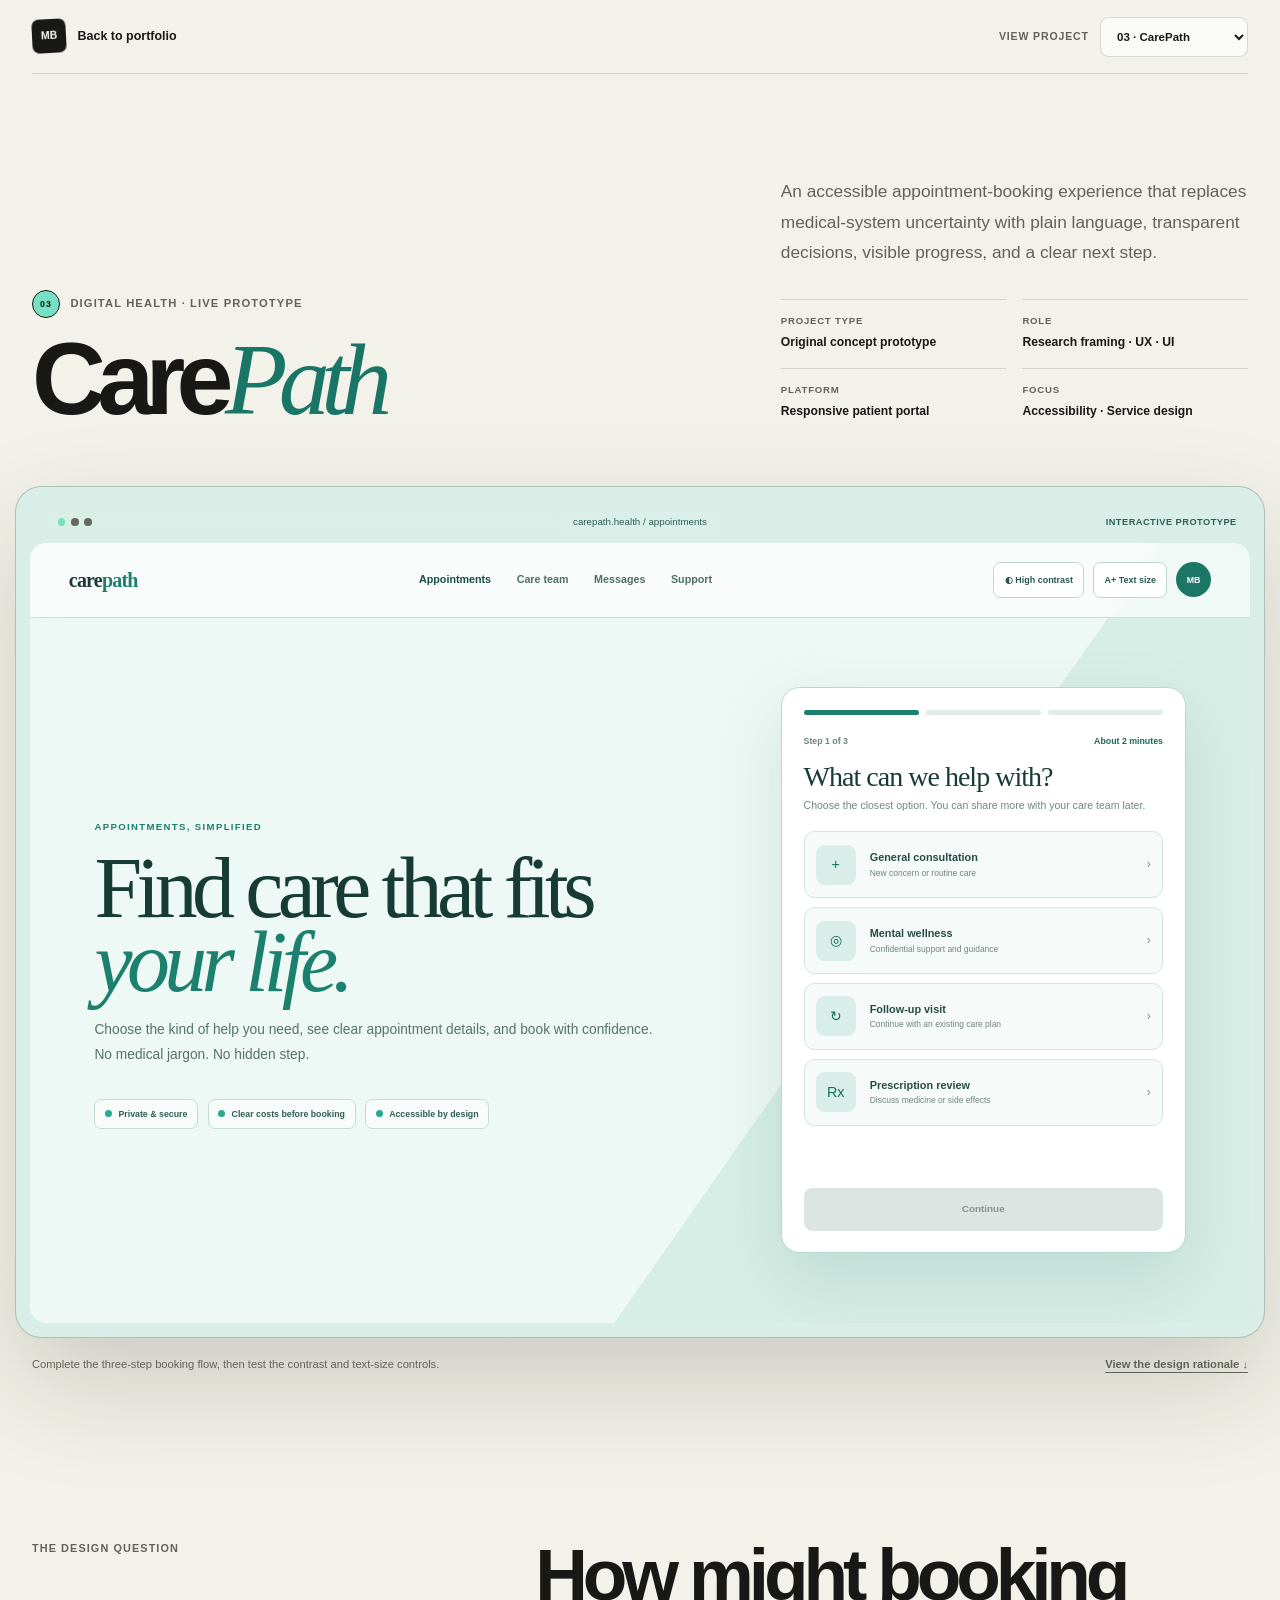
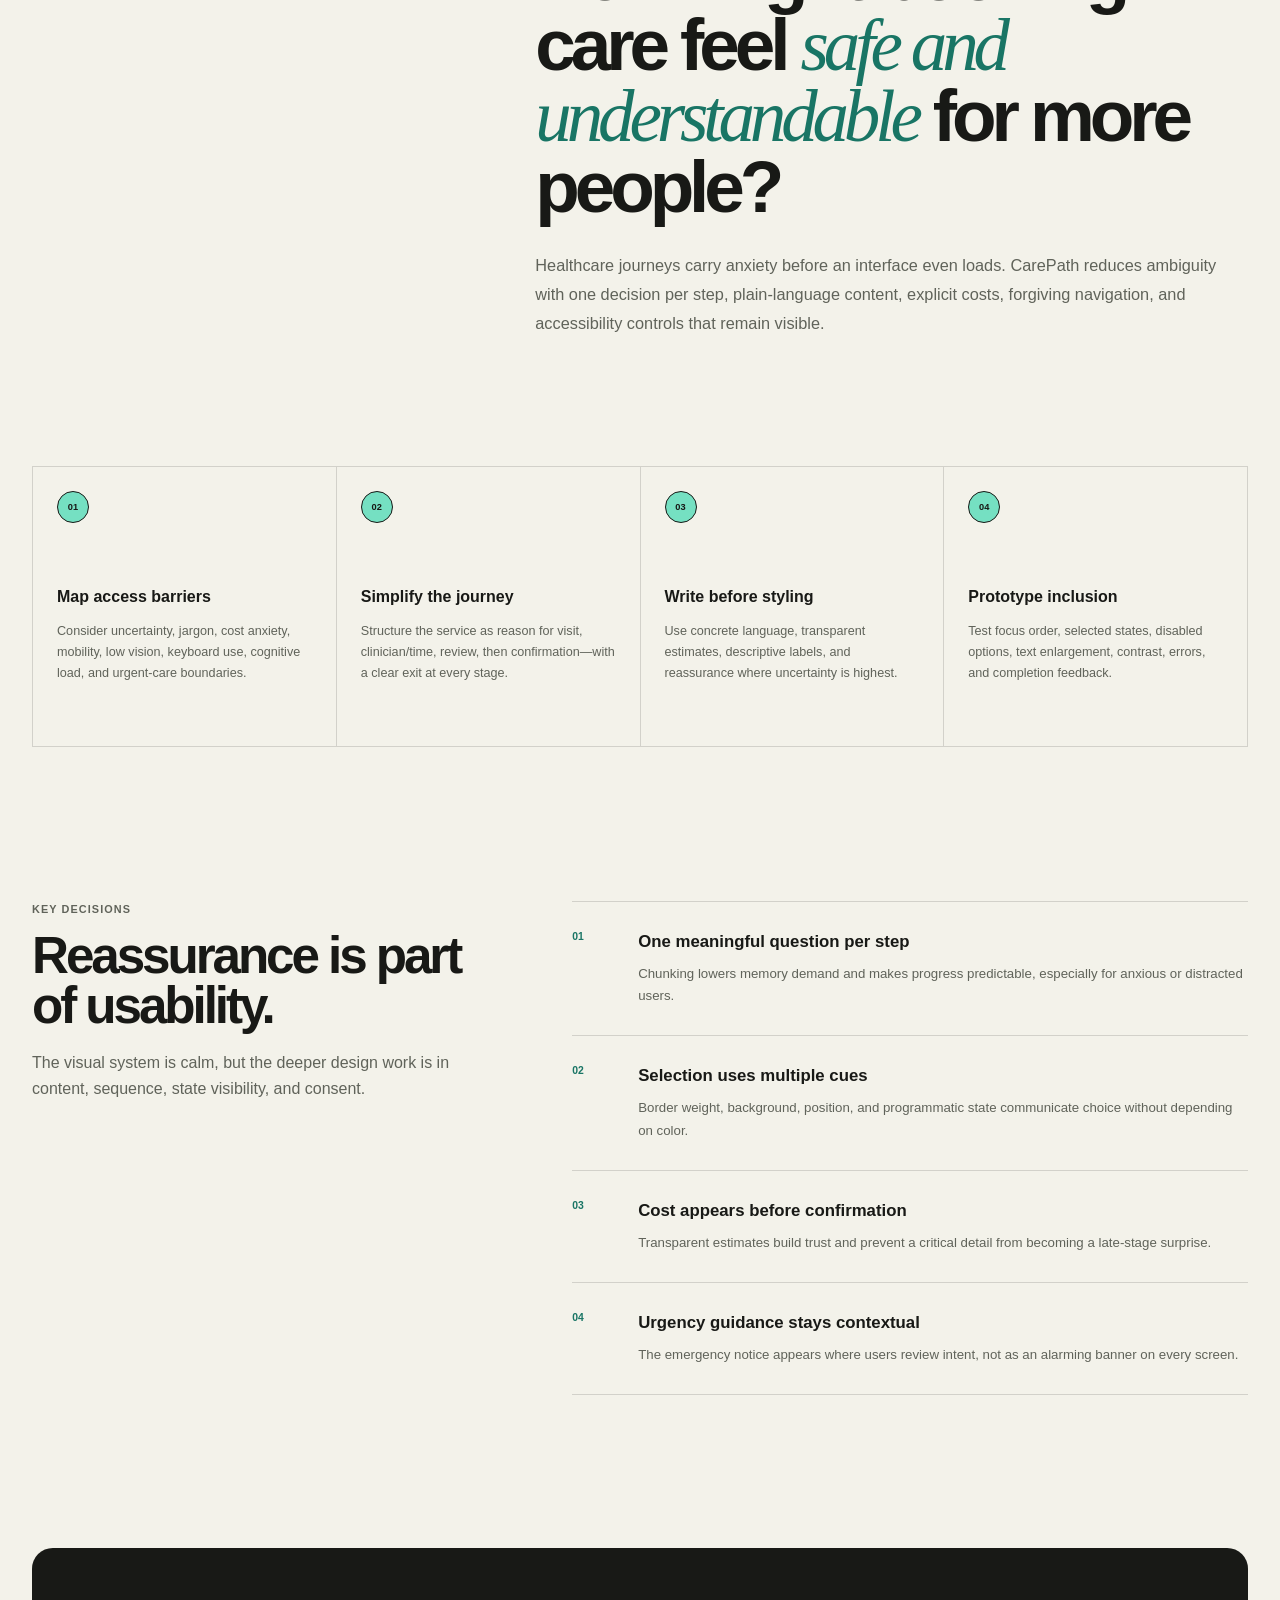
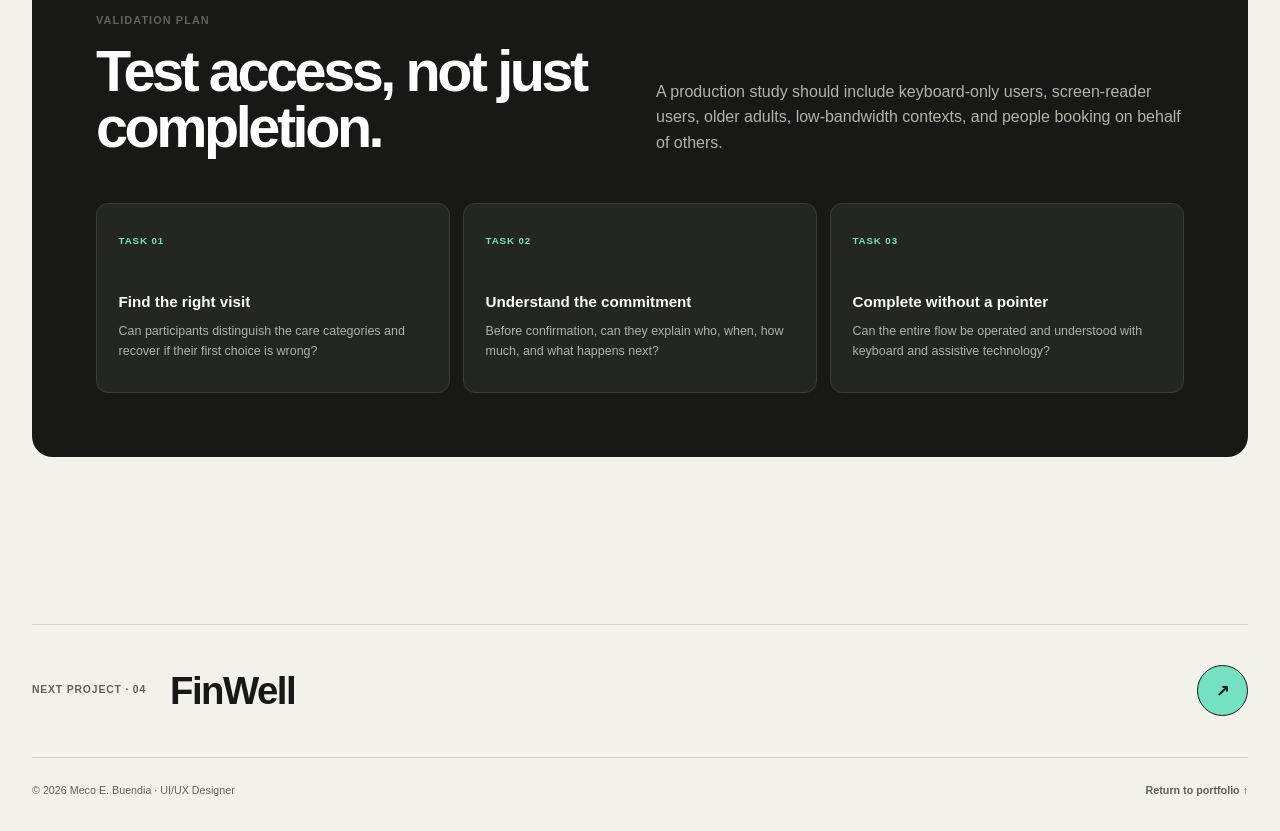
==== projects/carepath/index.html @ ae83f86c "Rebuild portfolio with five interactive UX projects" ====
<!doctype html>
<html lang="en">
<head>
  <meta charset="utf-8" />
  <meta name="viewport" content="width=device-width, initial-scale=1" />
  <meta name="description" content="CarePath is Meco Buendia's accessible healthcare booking prototype." />
  <meta name="theme-color" content="#e7f5ef" />
  <title>CarePath — Live UI/UX Prototype by Meco Buendia</title>
  <link rel="stylesheet" href="../project.css" />
  <style>
    :root { --case-accent:#75e0c2; --hero-em:#197565; --stage-frame:#d8eee7; --browser-text:#305f56; }
    body { background:#f3f2ea; }
    .prototype-stage { color:#173b35; background:#eef8f4; }
    .care-app { min-height:inherit; background:linear-gradient(125deg,#eef8f4 0 64%,#d7eee6 64%); }
    .care-header { display:flex; align-items:center; justify-content:space-between; min-height:75px; padding:0 clamp(1.2rem,3vw,3rem); background:rgba(255,255,255,.62); border-bottom:1px solid #c8ded7; backdrop-filter:blur(12px); }
    .care-logo { color:#183c35; font-family:var(--serif); font-size:1.25rem; font-weight:700; letter-spacing:-.04em; }.care-logo span{color:#1d806e}
    .care-links { display:flex; gap:1.6rem; }.care-links a{color:#4e6e67;text-decoration:none;font-size:.67rem;font-weight:750}.care-links a:first-child{color:#174f45}
    .care-tools { display:flex; align-items:center; gap:.55rem; }.access-button{min-height:36px;padding:.45rem .65rem;color:#27594f;background:#fff;border:1px solid #bdd6cf;border-radius:.45rem;cursor:pointer;font-size:.56rem;font-weight:800}.care-avatar{display:grid;width:35px;height:35px;place-items:center;color:#fff;background:#1b7666;border-radius:50%;font-size:.55rem;font-weight:850}
    .care-content { display:grid; grid-template-columns:minmax(0,1fr) minmax(360px,.65fr); gap:clamp(2rem,5vw,6rem); align-items:center; min-height:calc(min(780px,100svh - 80px) - 75px); padding:clamp(2rem,5vw,5.5rem); }
    .care-copy small { color:#1c806e;font-size:.6rem;font-weight:900;letter-spacing:.14em;text-transform:uppercase }
    .care-copy h2 { max-width:720px;margin:.9rem 0 1.2rem;font-family:var(--serif);font-size:clamp(3.1rem,6.7vw,7rem);font-weight:500;line-height:.86;letter-spacing:-.065em }
    .care-copy h2 em { color:#1b806e;font-weight:400 }.care-copy>p{max-width:570px;margin:0;color:#54736c;font-size:.86rem;line-height:1.75}
    .trust-row { display:flex;flex-wrap:wrap;gap:.6rem;margin-top:2rem }.trust-row span{display:flex;align-items:center;gap:.4rem;padding:.45rem .6rem;color:#315d54;background:rgba(255,255,255,.55);border:1px solid #c2dcd4;border-radius:.45rem;font-size:.55rem;font-weight:800}.trust-row i{width:7px;height:7px;background:#2ba88f;border-radius:50%}
    .booking-card { width:100%;max-width:510px;justify-self:end;padding:1.35rem;background:#fff;border:1px solid #bad7cf;border-radius:1.15rem;box-shadow:0 28px 70px rgba(32,104,90,.14) }
    .booking-progress { display:grid;grid-template-columns:repeat(3,1fr);gap:.45rem;margin-bottom:1.2rem }.progress-step{height:5px;background:#e1ebe8;border-radius:5px}.progress-step.active{background:#1c806e}
    .booking-meta { display:flex;justify-content:space-between;gap:1rem;color:#6b857f;font-size:.55rem;font-weight:750 }.booking-meta strong{color:#1b695b}
    .booking-panel { display:none;min-height:410px }.booking-panel.active{display:block}.booking-panel h3{margin:.85rem 0 .35rem;font-family:var(--serif);font-size:1.75rem;font-weight:500;line-height:1.05;letter-spacing:-.035em}.booking-panel>.helper{margin:0 0 1.1rem;color:#718781;font-size:.66rem}
    .choice-list { display:grid;gap:.55rem }.choice{position:relative;display:grid;grid-template-columns:42px 1fr auto;gap:.75rem;align-items:center;min-height:67px;padding:.7rem;color:#244c44;background:#f6faf8;border:1px solid #d4e5e0;border-radius:.65rem;cursor:pointer;text-align:left}.choice:hover{border-color:#71b7a8}.choice.selected{background:#e0f5ee;border:2px solid #1b806e}.choice-icon{display:grid;width:40px;height:40px;place-items:center;color:#176d5f;background:#d9eee8;border-radius:.55rem;font-size:.9rem}.choice b{display:block;font-size:.68rem}.choice small{display:block;color:#71857f;font-size:.53rem}.choice>span:last-child{color:#759089;font-size:.75rem}
    .doctor-card { display:grid;grid-template-columns:48px 1fr auto;gap:.65rem;align-items:center;padding:.7rem;background:#f6faf8;border:1px solid #d4e5e0;border-radius:.65rem}.doctor-avatar{display:grid;width:46px;height:46px;place-items:center;color:#fff;background:#367e70;border-radius:50%;font-size:.62rem;font-weight:850}.doctor-card b{display:block;font-size:.67rem}.doctor-card small{display:block;color:#71857f;font-size:.52rem}.doctor-card span{color:#216d5f;font-size:.55rem;font-weight:850}
    .date-strip { display:flex;gap:.35rem;margin:1rem 0;overflow-x:auto }.date-strip button{min-width:57px;padding:.48rem .35rem;color:#6f847e;background:#f7faf9;border:1px solid #d4e3df;border-radius:.45rem;cursor:pointer;font-size:.52rem;font-weight:750}.date-strip button.active{color:#fff;background:#1b7666;border-color:#1b7666}
    .time-grid { display:grid;grid-template-columns:repeat(3,1fr);gap:.42rem }.time-grid button{min-height:38px;color:#35675e;background:#f7faf9;border:1px solid #d1e2dd;border-radius:.45rem;cursor:pointer;font-size:.57rem;font-weight:800}.time-grid button:hover,.time-grid button.selected{color:#155b4e;background:#d7f2e9;border:2px solid #1b806e}.time-grid button:disabled{color:#adb8b4;background:#f3f4f3;text-decoration:line-through;cursor:not-allowed}
    .confirm-card { padding:1rem;background:#f1f8f5;border:1px solid #cfe3dd;border-radius:.7rem }.confirm-card p{display:flex;justify-content:space-between;gap:1rem;margin:0;padding:.55rem 0;color:#657b75;border-bottom:1px solid #d8e8e3;font-size:.61rem}.confirm-card p:last-child{border:0}.confirm-card strong{color:#244c44;text-align:right}.notice{margin-top:.75rem;padding:.7rem;color:#3e665e;background:#fff8df;border:1px solid #eadca9;border-radius:.5rem;font-size:.55rem;line-height:1.55}
    .booking-actions { display:flex;gap:.55rem;margin-top:1rem }.booking-actions button{flex:1;min-height:43px;border-radius:.5rem;cursor:pointer;font-size:.62rem;font-weight:850}.back-button{color:#2a5f55;background:#fff;border:1px solid #c5d9d4}.continue-button{color:#fff;background:#196f60;border:1px solid #196f60}.continue-button:disabled{color:#85948f;background:#dde5e2;border-color:#dde5e2;cursor:not-allowed}
    .booking-success { display:none;min-height:410px;place-items:center;align-content:center;text-align:center }.booking-success.show{display:grid}.success-icon{display:grid;width:70px;height:70px;place-items:center;color:#fff;background:#1b806e;border-radius:50%;font-size:1.7rem;box-shadow:0 0 0 12px #e4f5ef}.booking-success h3{margin:1.3rem 0 .4rem;font-family:var(--serif);font-size:1.7rem;font-weight:500}.booking-success p{max-width:310px;margin:0;color:#668079;font-size:.65rem}.booking-success button{margin-top:1.2rem;padding:.6rem .8rem;color:#1b6a5d;background:#e2f4ee;border:1px solid #abd1c6;border-radius:.5rem;cursor:pointer;font-size:.58rem;font-weight:850}
    .care-app.high-contrast{background:#fff}.care-app.high-contrast .care-header{background:#fff;border-color:#111}.care-app.high-contrast .care-copy>p{color:#1a1a1a}.care-app.high-contrast .booking-card{border:3px solid #111}.care-app.large-text{font-size:118%}
    @media(max-width:900px){.care-links{display:none}.care-content{grid-template-columns:1fr 390px;gap:2rem;padding:2rem}.care-copy h2{font-size:4.1rem}}
    @media(max-width:700px){.prototype-stage{min-height:850px}.care-header{min-height:62px}.access-button span{display:none}.care-content{grid-template-columns:1fr;align-items:start;min-height:auto;padding:1.5rem}.care-copy h2{font-size:3.35rem}.care-copy>p,.trust-row{display:none}.booking-card{justify-self:stretch;max-width:none}.booking-panel{min-height:400px}}
  </style>
</head>
<body>
  <a class="skip-link" href="#prototype">Skip to prototype</a>
  <header class="portfolio-bar project-shell"><a class="portfolio-brand" href="../../"><span>MB</span> Back to portfolio</a><label class="project-switcher"><span>View project</span><select data-project-switcher aria-label="Switch project"><option value="../pyrewall/">01 · PyreWall</option><option value="../studysync/">02 · StudySync</option><option value="" selected>03 · CarePath</option><option value="../finwell/">04 · FinWell</option><option value="../resolve/">05 · Resolve</option></select></label></header>
  <main>
    <section class="prototype-hero project-shell"><div><p class="project-kicker"><span>03</span> Digital health · Live prototype</p><h1>Care<em>Path</em></h1></div><div><p class="lead">An accessible appointment-booking experience that replaces medical-system uncertainty with plain language, transparent decisions, visible progress, and a clear next step.</p><dl class="project-facts"><div><dt>Project type</dt><dd>Original concept prototype</dd></div><div><dt>Role</dt><dd>Research framing · UX · UI</dd></div><div><dt>Platform</dt><dd>Responsive patient portal</dd></div><div><dt>Focus</dt><dd>Accessibility · Service design</dd></div></dl></div></section>
    <div class="prototype-stage-wrap" id="prototype"><div class="stage-browser"><span class="traffic" aria-hidden="true"><i></i><i></i><i></i></span><span>carepath.health / appointments</span><b>Interactive prototype</b></div><section class="prototype-stage" aria-label="Interactive CarePath appointment booking prototype"><div class="care-app" id="careApp">
      <header class="care-header"><div class="care-logo">care<span>path</span></div><nav class="care-links" aria-label="CarePath navigation"><a href="#prototype">Appointments</a><a href="#prototype">Care team</a><a href="#prototype">Messages</a><a href="#prototype">Support</a></nav><div class="care-tools"><button class="access-button" type="button" id="contrastToggle" aria-pressed="false">◐ <span>High contrast</span></button><button class="access-button" type="button" id="textToggle" aria-pressed="false">A+ <span>Text size</span></button><div class="care-avatar" aria-label="Meco Buendia profile">MB</div></div></header>
      <div class="care-content"><div class="care-copy"><small>Appointments, simplified</small><h2>Find care that fits <em>your life.</em></h2><p>Choose the kind of help you need, see clear appointment details, and book with confidence. No medical jargon. No hidden step.</p><div class="trust-row"><span><i></i> Private & secure</span><span><i></i> Clear costs before booking</span><span><i></i> Accessible by design</span></div></div>
        <section class="booking-card" aria-labelledby="bookingTitle"><div class="booking-progress" aria-hidden="true"><i class="progress-step active"></i><i class="progress-step"></i><i class="progress-step"></i></div><div class="booking-meta"><span id="stepLabel">Step 1 of 3</span><strong>About 2 minutes</strong></div>
          <div class="booking-panel active" data-step="1"><h3 id="bookingTitle">What can we help with?</h3><p class="helper">Choose the closest option. You can share more with your care team later.</p><div class="choice-list"><button class="choice" type="button" data-care="General consultation"><span class="choice-icon">+</span><span><b>General consultation</b><small>New concern or routine care</small></span><span>›</span></button><button class="choice" type="button" data-care="Mental wellness"><span class="choice-icon">◎</span><span><b>Mental wellness</b><small>Confidential support and guidance</small></span><span>›</span></button><button class="choice" type="button" data-care="Follow-up visit"><span class="choice-icon">↻</span><span><b>Follow-up visit</b><small>Continue with an existing care plan</small></span><span>›</span></button><button class="choice" type="button" data-care="Prescription review"><span class="choice-icon">Rx</span><span><b>Prescription review</b><small>Discuss medicine or side effects</small></span><span>›</span></button></div></div>
          <div class="booking-panel" data-step="2"><h3>Choose a time</h3><p class="helper">All times are shown in Philippine Time. Cost estimate: ₱650.</p><div class="doctor-card"><span class="doctor-avatar">DR</span><span><b>Dr. Rina Santos</b><small>Primary care · 8 years experience</small></span><span>★ 4.9</span></div><div class="date-strip" role="tablist" aria-label="Appointment dates"><button class="active" type="button" aria-selected="true" data-date="Tue, 23 Sep">Tue<br>23</button><button type="button" aria-selected="false" data-date="Wed, 24 Sep">Wed<br>24</button><button type="button" aria-selected="false" data-date="Thu, 25 Sep">Thu<br>25</button><button type="button" aria-selected="false" data-date="Fri, 26 Sep">Fri<br>26</button></div><div class="time-grid"><button type="button" data-time="9:00 AM">9:00 AM</button><button type="button" disabled>9:30 AM</button><button type="button" data-time="10:15 AM">10:15 AM</button><button type="button" data-time="1:30 PM">1:30 PM</button><button type="button" data-time="2:45 PM">2:45 PM</button><button type="button" data-time="4:00 PM">4:00 PM</button></div></div>
          <div class="booking-panel" data-step="3"><h3>Review your visit</h3><p class="helper">Nothing will be booked until you confirm below.</p><div class="confirm-card"><p><span>Visit</span><strong id="confirmCare">General consultation</strong></p><p><span>Clinician</span><strong>Dr. Rina Santos</strong></p><p><span>Date & time</span><strong id="confirmTime">Tue, 23 Sep · 9:00 AM</strong></p><p><span>Estimated cost</span><strong>₱650</strong></p></div><div class="notice"><strong>Need urgent help?</strong> This booking is not for emergencies. Contact your local emergency service if you are in immediate danger.</div></div>
          <div class="booking-success" id="bookingSuccess"><span class="success-icon">✓</span><h3>Your visit is reserved.</h3><p>A confirmation and preparation checklist would be sent to your email and patient inbox.</p><button type="button" id="restartBooking">Book another visit</button></div>
          <div class="booking-actions" id="bookingActions"><button class="back-button" type="button" id="backStep" hidden>Back</button><button class="continue-button" type="button" id="nextStep" disabled>Continue</button></div>
        </section>
      </div>
    </div></section></div>
    <div class="prototype-note"><p>Complete the three-step booking flow, then test the contrast and text-size controls.</p><a href="#case-study">View the design rationale ↓</a></div>

    <section class="case-study project-shell" id="case-study"><div class="case-intro"><p class="case-label">The design question</p><div><h2>How might booking care feel <em>safe and understandable</em> for more people?</h2><p class="case-summary">Healthcare journeys carry anxiety before an interface even loads. CarePath reduces ambiguity with one decision per step, plain-language content, explicit costs, forgiving navigation, and accessibility controls that remain visible.</p></div></div>
      <div class="process-grid"><article><span>01</span><h3>Map access barriers</h3><p>Consider uncertainty, jargon, cost anxiety, mobility, low vision, keyboard use, cognitive load, and urgent-care boundaries.</p></article><article><span>02</span><h3>Simplify the journey</h3><p>Structure the service as reason for visit, clinician/time, review, then confirmation—with a clear exit at every stage.</p></article><article><span>03</span><h3>Write before styling</h3><p>Use concrete language, transparent estimates, descriptive labels, and reassurance where uncertainty is highest.</p></article><article><span>04</span><h3>Prototype inclusion</h3><p>Test focus order, selected states, disabled options, text enlargement, contrast, errors, and completion feedback.</p></article></div>
      <div class="decision-section"><div class="decision-heading"><p class="case-label">Key decisions</p><h2>Reassurance is part of usability.</h2><p>The visual system is calm, but the deeper design work is in content, sequence, state visibility, and consent.</p></div><div class="decision-list"><article><span>01</span><div><h3>One meaningful question per step</h3><p>Chunking lowers memory demand and makes progress predictable, especially for anxious or distracted users.</p></div></article><article><span>02</span><div><h3>Selection uses multiple cues</h3><p>Border weight, background, position, and programmatic state communicate choice without depending on color.</p></div></article><article><span>03</span><div><h3>Cost appears before confirmation</h3><p>Transparent estimates build trust and prevent a critical detail from becoming a late-stage surprise.</p></div></article><article><span>04</span><div><h3>Urgency guidance stays contextual</h3><p>The emergency notice appears where users review intent, not as an alarming banner on every screen.</p></div></article></div></div>
      <section class="validation"><div class="validation-head"><div><p class="case-label">Validation plan</p><h2>Test access, not just completion.</h2></div><p>A production study should include keyboard-only users, screen-reader users, older adults, low-bandwidth contexts, and people booking on behalf of others.</p></div><div class="validation-grid"><article><small>Task 01</small><h3>Find the right visit</h3><p>Can participants distinguish the care categories and recover if their first choice is wrong?</p></article><article><small>Task 02</small><h3>Understand the commitment</h3><p>Before confirmation, can they explain who, when, how much, and what happens next?</p></article><article><small>Task 03</small><h3>Complete without a pointer</h3><p>Can the entire flow be operated and understood with keyboard and assistive technology?</p></article></div></section>
    </section>
    <div class="project-shell"><a class="next-project" href="../finwell/"><span>Next project · 04</span><strong>FinWell</strong><b>↗</b></a><footer class="case-footer"><p>© <span data-year>2026</span> Meco E. Buendia · UI/UX Designer</p><a href="../../">Return to portfolio ↑</a></footer></div>
  </main>
  <div class="app-toast" role="status" aria-live="polite"></div>
  <script src="../project.js"></script>
  <script>
    let bookingStep=1;let selectedCare='';let selectedDate='Tue, 23 Sep';let selectedTime='';
    const panels=[...document.querySelectorAll('.booking-panel')];const steps=[...document.querySelectorAll('.progress-step')];const next=document.querySelector('#nextStep');const back=document.querySelector('#backStep');
    const renderBooking=()=>{panels.forEach((panel)=>panel.classList.toggle('active',Number(panel.dataset.step)===bookingStep));steps.forEach((step,index)=>step.classList.toggle('active',index<bookingStep));document.querySelector('#stepLabel').textContent=`Step ${bookingStep} of 3`;back.hidden=bookingStep===1;next.textContent=bookingStep===3?'Confirm appointment':'Continue';next.disabled=bookingStep===1?!selectedCare:bookingStep===2?!selectedTime:false;if(bookingStep===3){document.querySelector('#confirmCare').textContent=selectedCare;document.querySelector('#confirmTime').textContent=`${selectedDate} · ${selectedTime}`;}};
    document.querySelectorAll('[data-care]').forEach((button)=>button.addEventListener('click',()=>{document.querySelectorAll('[data-care]').forEach((item)=>item.classList.remove('selected'));button.classList.add('selected');selectedCare=button.dataset.care;next.disabled=false;}));
    document.querySelectorAll('[data-date]').forEach((button)=>button.addEventListener('click',()=>{document.querySelectorAll('[data-date]').forEach((item)=>{item.classList.remove('active');item.setAttribute('aria-selected','false')});button.classList.add('active');button.setAttribute('aria-selected','true');selectedDate=button.dataset.date;}));
    document.querySelectorAll('[data-time]').forEach((button)=>button.addEventListener('click',()=>{document.querySelectorAll('[data-time]').forEach((item)=>item.classList.remove('selected'));button.classList.add('selected');selectedTime=button.dataset.time;next.disabled=false;}));
    next.addEventListener('click',()=>{if(bookingStep<3){bookingStep+=1;renderBooking();return;}panels.forEach((panel)=>panel.classList.remove('active'));document.querySelector('#bookingSuccess').classList.add('show');document.querySelector('#bookingActions').hidden=true;document.querySelector('.booking-progress').hidden=true;document.querySelector('.booking-meta').hidden=true;ProjectUI.toast('Appointment reserved in this prototype.');});
    back.addEventListener('click',()=>{bookingStep=Math.max(1,bookingStep-1);renderBooking();});
    document.querySelector('#restartBooking').addEventListener('click',()=>{bookingStep=1;selectedCare='';selectedTime='';document.querySelectorAll('.selected').forEach((item)=>item.classList.remove('selected'));document.querySelector('#bookingSuccess').classList.remove('show');document.querySelector('#bookingActions').hidden=false;document.querySelector('.booking-progress').hidden=false;document.querySelector('.booking-meta').hidden=false;renderBooking();});
    document.querySelector('#contrastToggle').addEventListener('click',(event)=>{const active=document.querySelector('#careApp').classList.toggle('high-contrast');event.currentTarget.setAttribute('aria-pressed',String(active));ProjectUI.toast(`High contrast ${active?'on':'off'}.`);});
    document.querySelector('#textToggle').addEventListener('click',(event)=>{const active=document.querySelector('#careApp').classList.toggle('large-text');event.currentTarget.setAttribute('aria-pressed',String(active));ProjectUI.toast(`Larger text ${active?'on':'off'}.`);});
  </script>
</body>
</html>
---- projects/project.css ----
:root {
  --case-ink: #181916;
  --case-paper: #f4f1e9;
  --case-muted: #60635a;
  --case-line: rgba(24,25,22,.15);
  --case-accent: #d8ff64;
  --case-dark: #181916;
  --sans: "Avenir Next", "Segoe UI", Inter, Helvetica, Arial, sans-serif;
  --serif: Iowan Old Style, Baskerville, "Times New Roman", serif;
}

* { box-sizing: border-box; }
html { scroll-behavior: smooth; }
body { margin: 0; min-width: 320px; color: var(--case-ink); background: var(--case-paper); font-family: var(--sans); line-height: 1.6; -webkit-font-smoothing: antialiased; }
body.modal-open { overflow: hidden; }
button, input, select, textarea { font: inherit; }
a { color: inherit; }
::selection { color: var(--case-dark); background: var(--case-accent); }
:focus-visible { outline: 3px solid var(--case-accent); outline-offset: 3px; }

.skip-link { position: fixed; z-index: 1000; top: .75rem; left: .75rem; padding: .65rem .85rem; color: #fff; background: #111; border-radius: .5rem; text-decoration: none; transform: translateY(-150%); transition: transform .2s ease; }
.skip-link:focus { transform: translateY(0); }
.project-shell { width: min(1440px, calc(100% - 5vw)); margin-inline: auto; }

.portfolio-bar { position: relative; z-index: 100; display: flex; align-items: center; justify-content: space-between; min-height: 74px; border-bottom: 1px solid var(--case-line); }
.portfolio-brand { display: inline-flex; align-items: center; gap: .7rem; text-decoration: none; font-size: .78rem; font-weight: 850; }
.portfolio-brand span { display: grid; width: 2.15rem; height: 2.15rem; place-items: center; color: #fff; background: var(--case-dark); border-radius: .45rem; font-size: .65rem; transform: rotate(-3deg); }
.project-switcher { display: flex; align-items: center; gap: .7rem; }
.project-switcher > span { color: var(--case-muted); font-size: .66rem; font-weight: 800; letter-spacing: .08em; text-transform: uppercase; }
.project-switcher select { min-height: 40px; padding: .55rem 2rem .55rem .75rem; color: var(--case-ink); background: rgba(255,255,255,.6); border: 1px solid var(--case-line); border-radius: .55rem; cursor: pointer; font-size: .72rem; font-weight: 750; }

.prototype-hero { display: grid; grid-template-columns: 1.2fr .8fr; gap: 3rem; align-items: end; padding-block: clamp(4rem, 8vw, 8rem) clamp(2.5rem, 5vw, 5rem); }
.prototype-hero .project-kicker { display: flex; align-items: center; gap: .65rem; margin: 0 0 1.2rem; color: var(--case-muted); font-size: .7rem; font-weight: 850; letter-spacing: .1em; text-transform: uppercase; }
.project-kicker span { display: grid; width: 1.75rem; height: 1.75rem; place-items: center; color: var(--case-dark); background: var(--case-accent); border: 1px solid var(--case-dark); border-radius: 50%; font-size: .55rem; }
.prototype-hero h1 { max-width: 900px; margin: 0; font-size: clamp(4rem, 8vw, 8.5rem); line-height: .82; letter-spacing: -.085em; }
.prototype-hero h1 em { color: var(--hero-em, var(--case-accent)); font-family: var(--serif); font-weight: 400; }
.prototype-hero .lead { max-width: 590px; margin: 0; color: var(--case-muted); font-size: clamp(1rem, 1.35vw, 1.25rem); line-height: 1.75; }
.project-facts { display: grid; grid-template-columns: repeat(2, 1fr); gap: 1rem; margin: 2rem 0 0; }
.project-facts div { padding-top: .8rem; border-top: 1px solid var(--case-line); }
.project-facts dt { color: var(--case-muted); font-size: .6rem; font-weight: 850; letter-spacing: .08em; text-transform: uppercase; }
.project-facts dd { margin: .3rem 0 0; font-size: .76rem; font-weight: 750; }

.prototype-stage-wrap { width: min(1600px, calc(100% - 2.4vw)); margin-inline: auto; padding: clamp(.55rem, 1.1vw, 1rem); background: var(--stage-frame, #111); border: 1px solid rgba(0,0,0,.2); border-radius: 1.65rem; box-shadow: 0 45px 110px rgba(25,25,20,.18); }
.stage-browser { display: grid; grid-template-columns: 1fr auto 1fr; align-items: center; min-height: 42px; padding-inline: .8rem; color: var(--browser-text, #a7a99f); font-size: .61rem; }
.stage-browser .traffic { display: flex; gap: .35rem; }
.stage-browser .traffic i { width: .48rem; height: .48rem; background: #676960; border-radius: 50%; }
.stage-browser .traffic i:first-child { background: var(--case-accent); }
.stage-browser > span { padding: .28rem .9rem; background: rgba(255,255,255,.07); border-radius: .35rem; }
.stage-browser > b { justify-self: end; font-size: .58rem; letter-spacing: .05em; text-transform: uppercase; }
.prototype-stage { position: relative; min-height: min(780px, calc(100svh - 80px)); overflow: hidden; border-radius: 1rem; }

.prototype-note { display: flex; align-items: center; justify-content: space-between; gap: 1rem; width: min(1440px, calc(100% - 5vw)); margin: 1.1rem auto 0; color: var(--case-muted); font-size: .7rem; }
.prototype-note p { margin: 0; }
.prototype-note a { font-weight: 800; text-underline-offset: .25rem; }

.case-study { padding-block: clamp(8rem, 13vw, 13rem); }
.case-intro { display: grid; grid-template-columns: .72fr 1.28fr; gap: clamp(3rem, 8vw, 8rem); margin-bottom: clamp(6rem, 10vw, 10rem); }
.case-label { margin: 0; color: var(--case-muted); font-size: .68rem; font-weight: 850; letter-spacing: .1em; text-transform: uppercase; }
.case-intro h2 { max-width: 850px; margin: 0; font-size: clamp(2.6rem, 5.7vw, 6.2rem); line-height: .96; letter-spacing: -.07em; }
.case-intro h2 em { color: var(--hero-em, #6558dd); font-family: var(--serif); font-weight: 400; }
.case-intro .case-summary { max-width: 720px; margin: 1.8rem 0 0; color: var(--case-muted); font-size: 1.02rem; line-height: 1.78; }

.process-grid { display: grid; grid-template-columns: repeat(4, 1fr); border-top: 1px solid var(--case-line); border-left: 1px solid var(--case-line); }
.process-grid article { min-height: 280px; padding: 1.5rem; border-right: 1px solid var(--case-line); border-bottom: 1px solid var(--case-line); }
.process-grid span { display: inline-grid; width: 2rem; height: 2rem; place-items: center; color: var(--case-dark); background: var(--case-accent); border: 1px solid var(--case-dark); border-radius: 50%; font-size: .58rem; font-weight: 900; }
.process-grid h3 { margin: 3.8rem 0 .7rem; font-size: 1rem; }
.process-grid p { margin: 0; color: var(--case-muted); font-size: .79rem; line-height: 1.7; }

.decision-section { display: grid; grid-template-columns: .8fr 1.2fr; gap: clamp(3rem, 7vw, 7rem); padding-top: clamp(7rem, 12vw, 12rem); }
.decision-heading { position: sticky; top: 2rem; align-self: start; }
.decision-heading h2 { margin: .8rem 0 1.2rem; font-size: clamp(2.4rem, 4vw, 4.5rem); line-height: .98; letter-spacing: -.06em; }
.decision-heading p:last-child { max-width: 480px; color: var(--case-muted); }
.decision-list { border-top: 1px solid var(--case-line); }
.decision-list article { display: grid; grid-template-columns: 50px 1fr; gap: 1rem; padding: 1.7rem 0; border-bottom: 1px solid var(--case-line); }
.decision-list span { color: var(--hero-em, #6558dd); font-size: .65rem; font-weight: 900; }
.decision-list h3 { margin: 0 0 .45rem; font-size: 1.05rem; }
.decision-list p { margin: 0; color: var(--case-muted); font-size: .83rem; line-height: 1.7; }

.validation { margin-top: clamp(7rem, 12vw, 12rem); padding: clamp(2rem, 5vw, 5rem); color: #fff; background: var(--case-dark); border-radius: 1.3rem; }
.validation-head { display: grid; grid-template-columns: 1fr 1fr; gap: 2rem; align-items: end; margin-bottom: 3rem; }
.validation h2 { max-width: 750px; margin: .8rem 0 0; font-size: clamp(2.5rem, 4.5vw, 4.8rem); line-height: .98; letter-spacing: -.06em; }
.validation-head > p { margin: 0; color: #b1b4aa; }
.validation-grid { display: grid; grid-template-columns: repeat(3, 1fr); gap: .8rem; }
.validation-grid article { min-height: 190px; padding: 1.35rem; background: #242621; border: 1px solid #3a3c36; border-radius: .75rem; }
.validation-grid small { color: var(--case-accent); font-size: .61rem; font-weight: 850; letter-spacing: .09em; text-transform: uppercase; }
.validation-grid h3 { margin: 2.4rem 0 .5rem; font-size: .95rem; }
.validation-grid p { margin: 0; color: #afb2a8; font-size: .78rem; }

.next-project { display: grid; grid-template-columns: auto 1fr auto; gap: 1.5rem; align-items: center; padding-block: 2.2rem; border-top: 1px solid var(--case-line); text-decoration: none; }
.next-project > span { color: var(--case-muted); font-size: .65rem; font-weight: 850; letter-spacing: .08em; text-transform: uppercase; }
.next-project strong { font-size: clamp(1.6rem, 3vw, 3.1rem); letter-spacing: -.04em; }
.next-project b { display: grid; width: 3.2rem; height: 3.2rem; place-items: center; background: var(--case-accent); border: 1px solid var(--case-dark); border-radius: 50%; transition: transform .2s ease; }
.next-project:hover b { transform: translate(4px,-4px); }
.case-footer { display: flex; justify-content: space-between; gap: 1rem; padding-block: 1.5rem 2rem; color: var(--case-muted); border-top: 1px solid var(--case-line); font-size: .67rem; }
.case-footer p { margin: 0; }
.case-footer a { font-weight: 800; text-decoration: none; }

.app-toast { position: fixed; z-index: 300; right: 1.2rem; bottom: 1.2rem; max-width: 330px; padding: .8rem 1rem; color: #141512; background: var(--case-accent); border: 1px solid #141512; border-radius: .55rem; box-shadow: 6px 6px 0 #141512; font-size: .74rem; font-weight: 800; opacity: 0; pointer-events: none; transform: translateY(15px); transition: .2s ease; }
.app-toast.show { opacity: 1; transform: translateY(0); }
.sr-only { position: absolute !important; width: 1px !important; height: 1px !important; padding: 0 !important; margin: -1px !important; overflow: hidden !important; clip: rect(0,0,0,0) !important; white-space: nowrap !important; border: 0 !important; }

@media (max-width: 980px) {
  .prototype-hero { grid-template-columns: 1fr; }
  .prototype-hero .lead { max-width: 760px; }
  .case-intro, .decision-section { grid-template-columns: 1fr; }
  .decision-heading { position: static; }
  .process-grid { grid-template-columns: repeat(2, 1fr); }
  .validation-head { grid-template-columns: 1fr; }
}

@media (max-width: 700px) {
  .project-shell { width: min(100% - 2rem, 1440px); }
  .portfolio-bar { min-height: 66px; }
  .project-switcher > span { display: none; }
  .project-switcher select { max-width: 150px; }
  .prototype-hero { padding-top: 3.5rem; }
  .prototype-hero h1 { font-size: clamp(4rem, 19vw, 6.6rem); }
  .project-facts { grid-template-columns: 1fr; }
  .prototype-stage-wrap { width: calc(100% - .5rem); padding: .35rem; border-radius: .8rem; }
  .stage-browser { min-height: 36px; }
  .stage-browser > span { display: none; }
  .stage-browser { grid-template-columns: 1fr 1fr; }
  .prototype-stage { min-height: 680px; border-radius: .55rem; }
  .prototype-note { width: calc(100% - 2rem); align-items: start; }
  .process-grid { grid-template-columns: 1fr; }
  .process-grid article { min-height: auto; }
  .process-grid h3 { margin-top: 2rem; }
  .validation { padding: 2rem 1.2rem; border-radius: .8rem; }
  .validation-grid { grid-template-columns: 1fr; }
  .validation-grid article { min-height: auto; }
  .validation-grid h3 { margin-top: 1.5rem; }
  .next-project { grid-template-columns: 1fr auto; }
  .next-project > span { grid-column: 1 / -1; }
  .case-footer { display: grid; }
}

@media (prefers-reduced-motion: reduce) {
  *, *::before, *::after { scroll-behavior: auto !important; animation-duration: .01ms !important; animation-iteration-count: 1 !important; transition-duration: .01ms !important; }
}
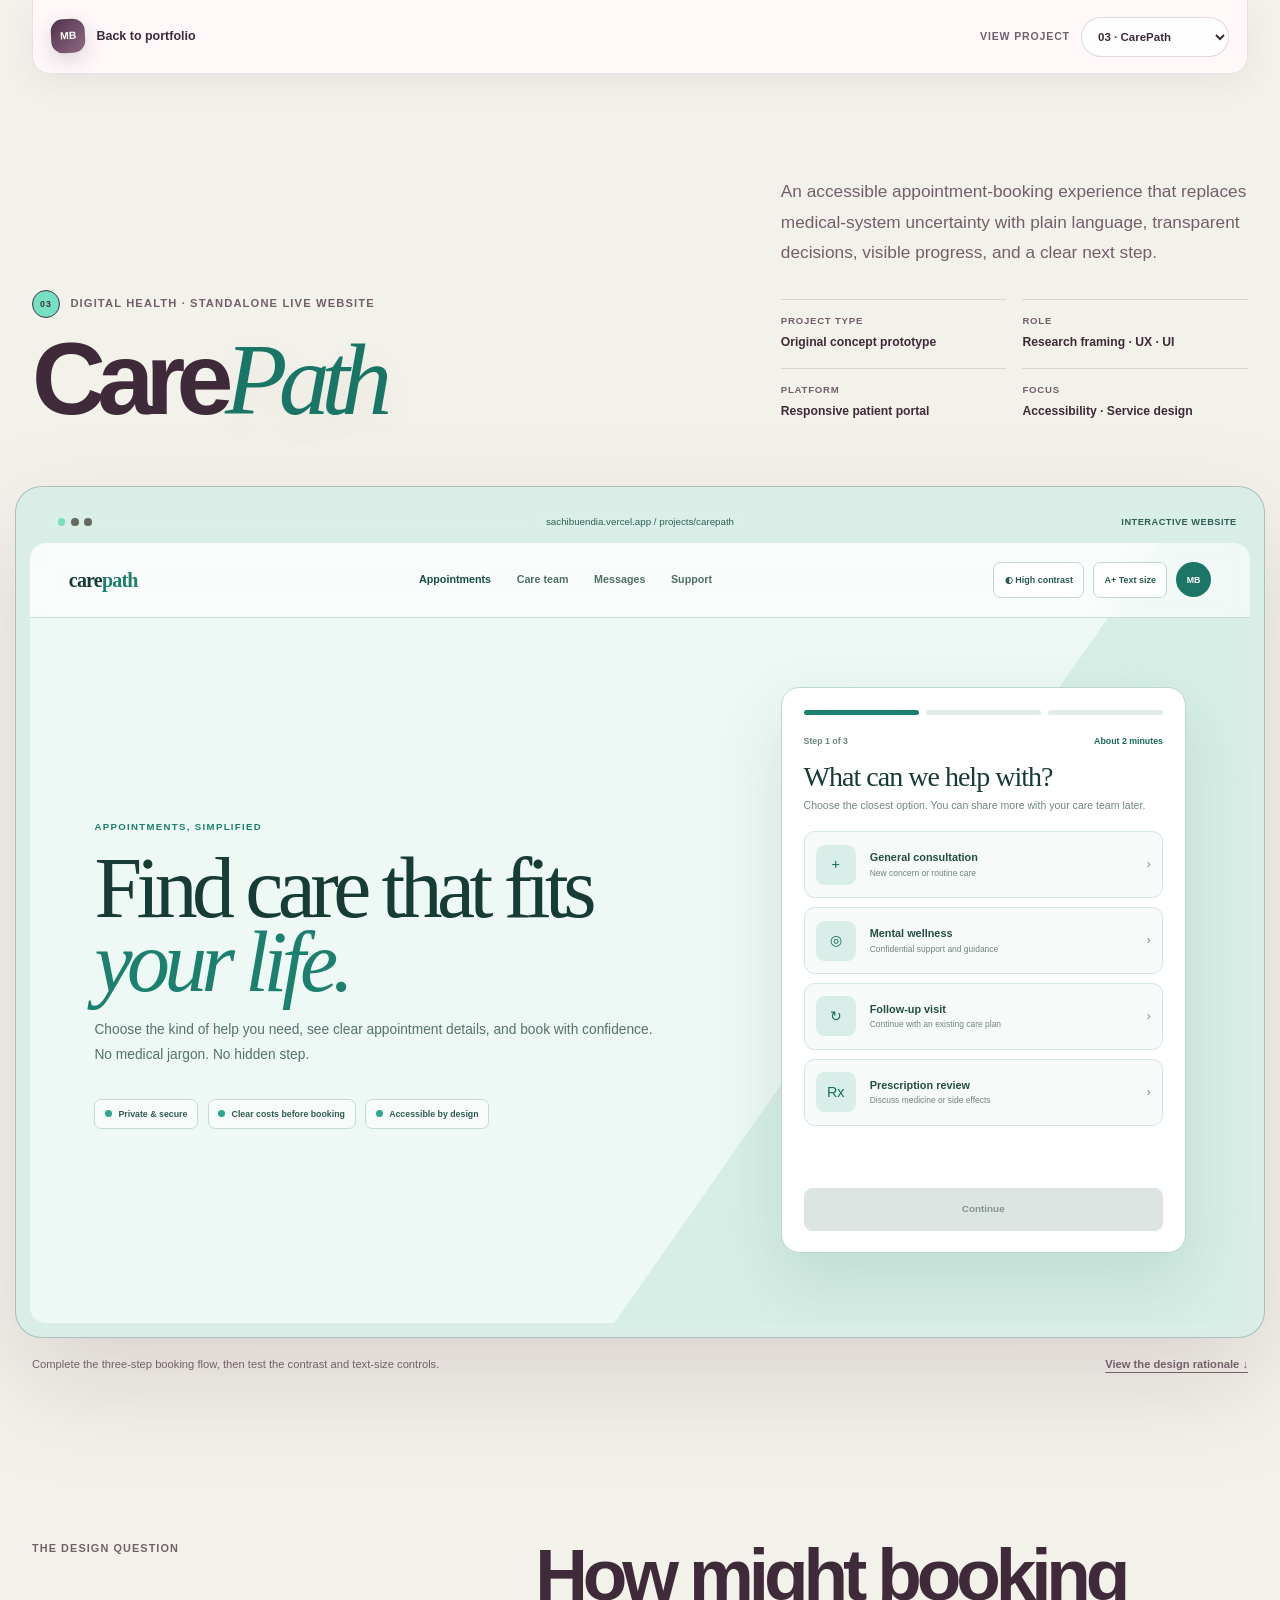
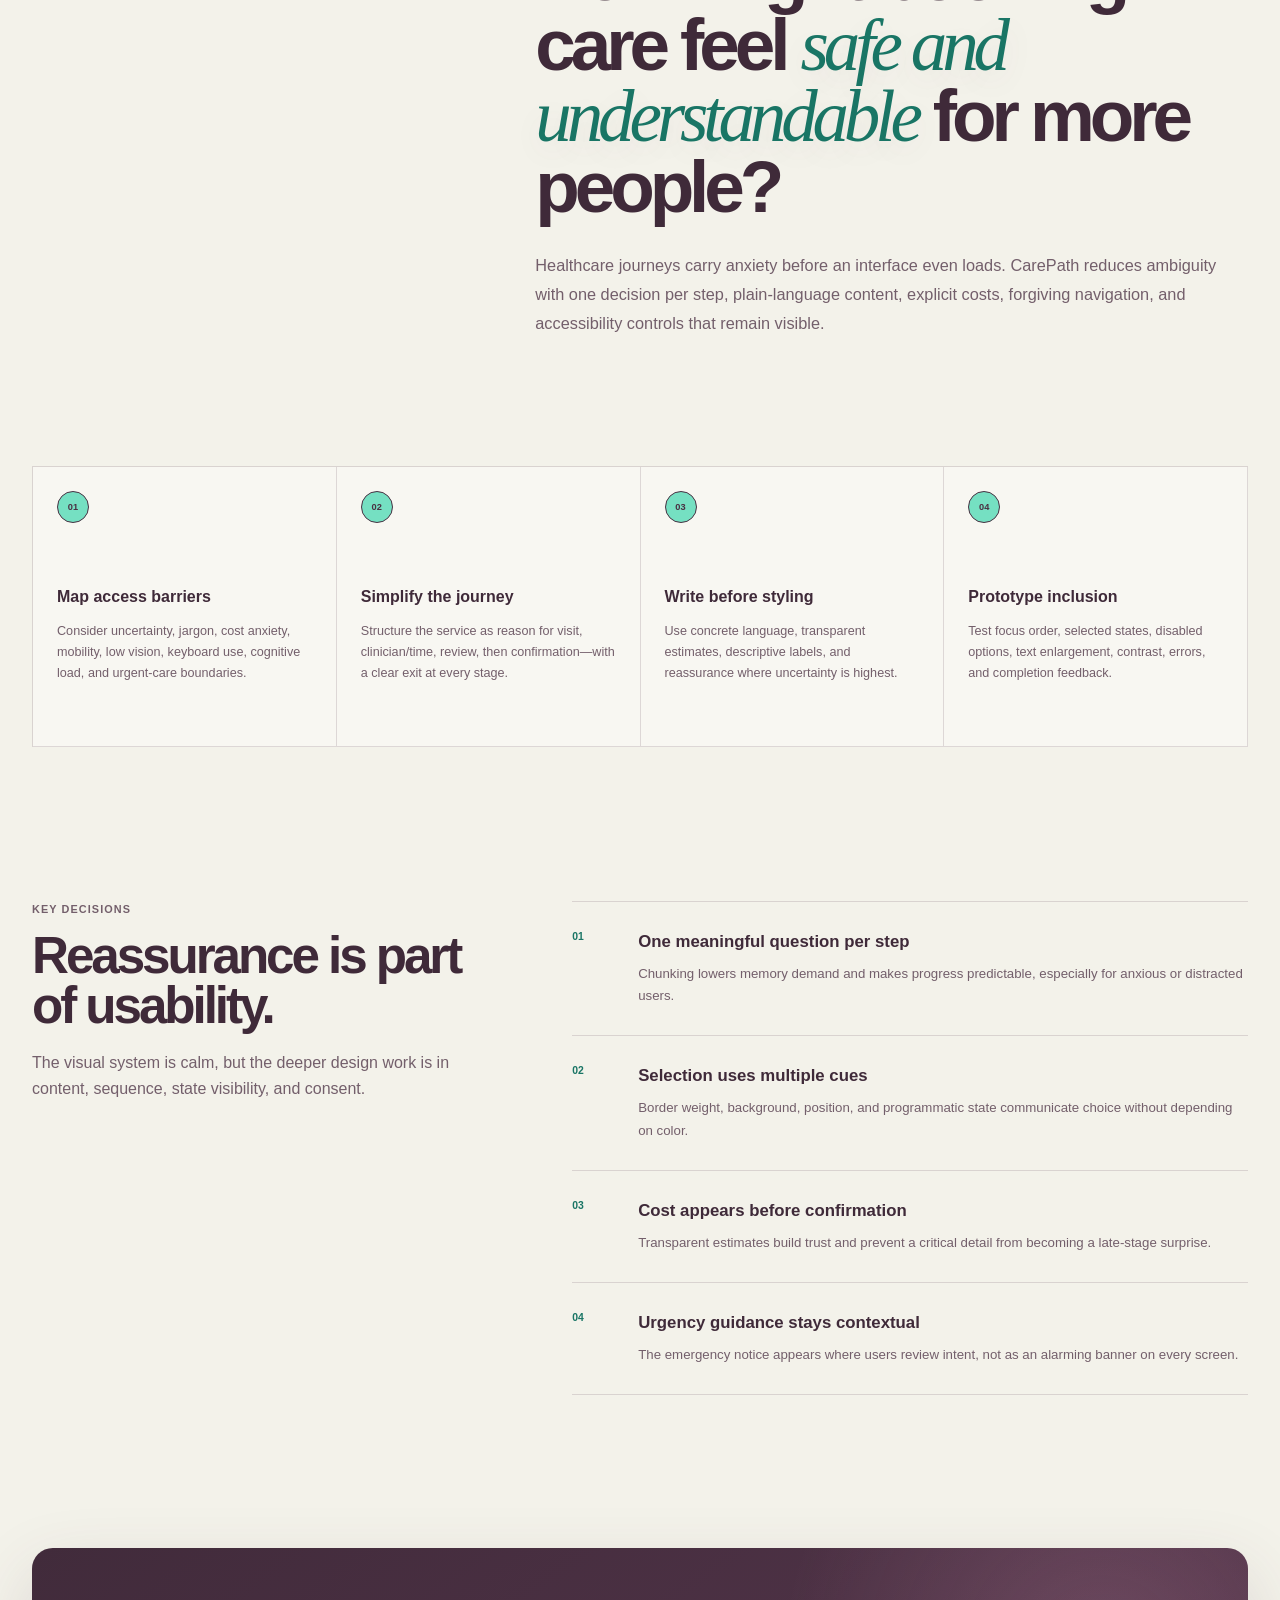
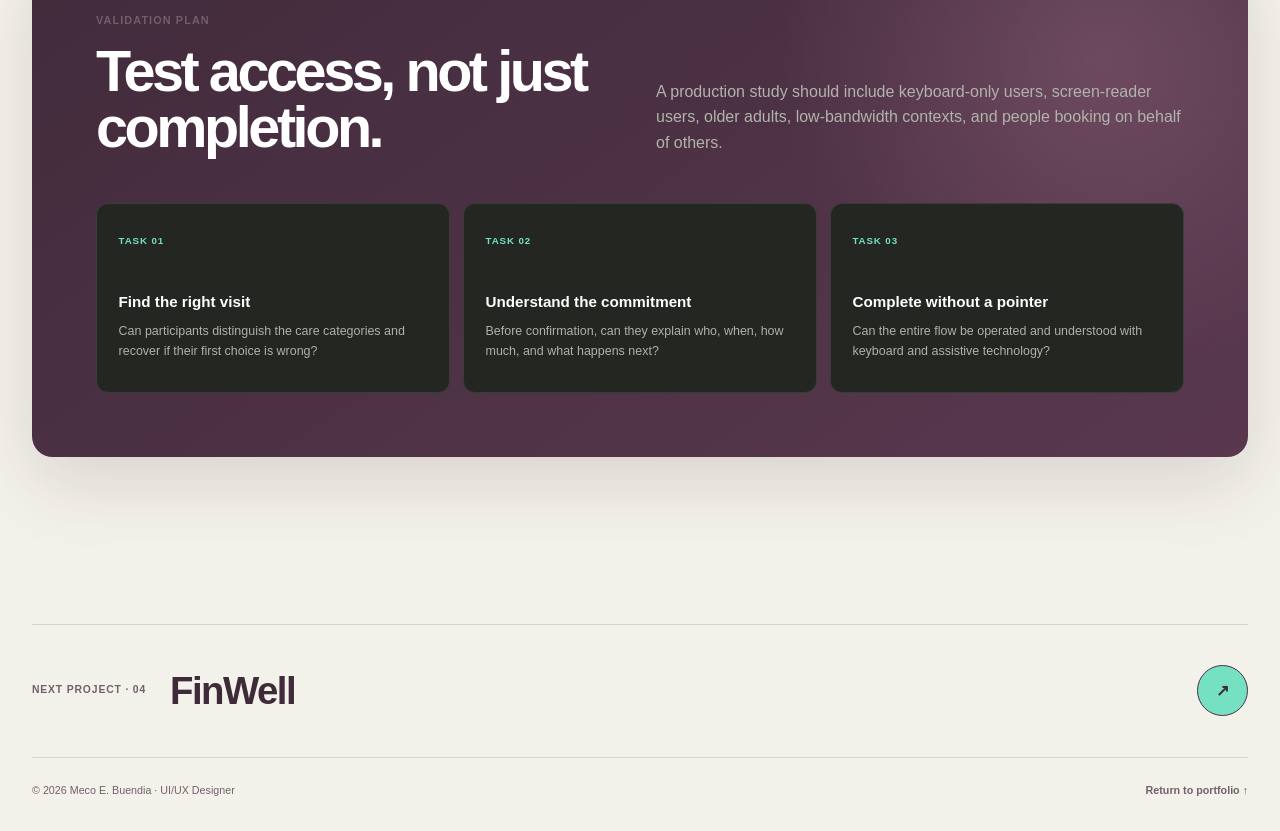
==== commit 45676f5c: "Clarify carepath as standalone live website" ====
--- a/projects/carepath/index.html
+++ b/projects/carepath/index.html
@@ -5,7 +5,7 @@
   <meta name="viewport" content="width=device-width, initial-scale=1" />
   <meta name="description" content="CarePath is Meco Buendia's accessible healthcare booking prototype." />
   <meta name="theme-color" content="#e7f5ef" />
-  <title>CarePath — Live UI/UX Prototype by Meco Buendia</title>
+  <title>CarePath — Interactive Product Website by Meco Buendia</title>
   <link rel="stylesheet" href="../project.css" />
   <style>
     :root { --case-accent:#75e0c2; --hero-em:#197565; --stage-frame:#d8eee7; --browser-text:#305f56; }
@@ -41,8 +41,8 @@
   <a class="skip-link" href="#prototype">Skip to prototype</a>
   <header class="portfolio-bar project-shell"><a class="portfolio-brand" href="../../"><span>MB</span> Back to portfolio</a><label class="project-switcher"><span>View project</span><select data-project-switcher aria-label="Switch project"><option value="../pyrewall/">01 · PyreWall</option><option value="../studysync/">02 · StudySync</option><option value="" selected>03 · CarePath</option><option value="../finwell/">04 · FinWell</option><option value="../resolve/">05 · Resolve</option></select></label></header>
   <main>
-    <section class="prototype-hero project-shell"><div><p class="project-kicker"><span>03</span> Digital health · Live prototype</p><h1>Care<em>Path</em></h1></div><div><p class="lead">An accessible appointment-booking experience that replaces medical-system uncertainty with plain language, transparent decisions, visible progress, and a clear next step.</p><dl class="project-facts"><div><dt>Project type</dt><dd>Original concept prototype</dd></div><div><dt>Role</dt><dd>Research framing · UX · UI</dd></div><div><dt>Platform</dt><dd>Responsive patient portal</dd></div><div><dt>Focus</dt><dd>Accessibility · Service design</dd></div></dl></div></section>
-    <div class="prototype-stage-wrap" id="prototype"><div class="stage-browser"><span class="traffic" aria-hidden="true"><i></i><i></i><i></i></span><span>carepath.health / appointments</span><b>Interactive prototype</b></div><section class="prototype-stage" aria-label="Interactive CarePath appointment booking prototype"><div class="care-app" id="careApp">
+    <section class="prototype-hero project-shell"><div><p class="project-kicker"><span>03</span> Digital health · Standalone live website</p><h1>Care<em>Path</em></h1></div><div><p class="lead">An accessible appointment-booking experience that replaces medical-system uncertainty with plain language, transparent decisions, visible progress, and a clear next step.</p><dl class="project-facts"><div><dt>Project type</dt><dd>Original concept prototype</dd></div><div><dt>Role</dt><dd>Research framing · UX · UI</dd></div><div><dt>Platform</dt><dd>Responsive patient portal</dd></div><div><dt>Focus</dt><dd>Accessibility · Service design</dd></div></dl></div></section>
+    <div class="prototype-stage-wrap" id="prototype"><div class="stage-browser"><span class="traffic" aria-hidden="true"><i></i><i></i><i></i></span><span>sachibuendia.vercel.app / projects/carepath</span><b>Interactive website</b></div><section class="prototype-stage" aria-label="Interactive CarePath appointment booking prototype"><div class="care-app" id="careApp">
       <header class="care-header"><div class="care-logo">care<span>path</span></div><nav class="care-links" aria-label="CarePath navigation"><a href="#prototype">Appointments</a><a href="#prototype">Care team</a><a href="#prototype">Messages</a><a href="#prototype">Support</a></nav><div class="care-tools"><button class="access-button" type="button" id="contrastToggle" aria-pressed="false">◐ <span>High contrast</span></button><button class="access-button" type="button" id="textToggle" aria-pressed="false">A+ <span>Text size</span></button><div class="care-avatar" aria-label="Meco Buendia profile">MB</div></div></header>
       <div class="care-content"><div class="care-copy"><small>Appointments, simplified</small><h2>Find care that fits <em>your life.</em></h2><p>Choose the kind of help you need, see clear appointment details, and book with confidence. No medical jargon. No hidden step.</p><div class="trust-row"><span><i></i> Private & secure</span><span><i></i> Clear costs before booking</span><span><i></i> Accessible by design</span></div></div>
         <section class="booking-card" aria-labelledby="bookingTitle"><div class="booking-progress" aria-hidden="true"><i class="progress-step active"></i><i class="progress-step"></i><i class="progress-step"></i></div><div class="booking-meta"><span id="stepLabel">Step 1 of 3</span><strong>About 2 minutes</strong></div>
--- a/projects/project.css
+++ b/projects/project.css
@@ -1,10 +1,10 @@
 :root {
-  --case-ink: #181916;
-  --case-paper: #f4f1e9;
-  --case-muted: #60635a;
-  --case-line: rgba(24,25,22,.15);
+  --case-ink: #3f2a39;
+  --case-paper: #fff9fb;
+  --case-muted: #735f6b;
+  --case-line: rgba(82,52,70,.16);
   --case-accent: #d8ff64;
-  --case-dark: #181916;
+  --case-dark: #4a3143;
   --sans: "Avenir Next", "Segoe UI", Inter, Helvetica, Arial, sans-serif;
   --serif: Iowan Old Style, Baskerville, "Times New Roman", serif;
 }
@@ -137,3 +137,72 @@
 @media (prefers-reduced-motion: reduce) {
   *, *::before, *::after { scroll-behavior: auto !important; animation-duration: .01ms !important; animation-iteration-count: 1 !important; transition-duration: .01ms !important; }
 }
+
+
+/* Portfolio-owner polish — 2026-09 */
+body {
+  background:
+    radial-gradient(circle at 9% 7%, rgba(242,190,211,.28), transparent 25rem),
+    radial-gradient(circle at 91% 14%, rgba(218,207,241,.38), transparent 28rem),
+    linear-gradient(180deg, #fffafd 0%, var(--case-paper) 58%, #fffdfd 100%);
+}
+
+.portfolio-bar {
+  position: sticky;
+  top: 0;
+  padding-inline: clamp(.7rem, 1.4vw, 1.2rem);
+  background: rgba(255,249,251,.9);
+  border: 1px solid rgba(91,59,79,.12);
+  border-top: 0;
+  border-radius: 0 0 1.1rem 1.1rem;
+  box-shadow: 0 10px 32px rgba(91,59,79,.07);
+  backdrop-filter: blur(16px);
+}
+
+.portfolio-brand span {
+  background: linear-gradient(135deg, #4f3248, #906985);
+  border-radius: .75rem;
+  box-shadow: 0 7px 20px rgba(79,50,72,.18);
+}
+
+.project-switcher select {
+  background-color: rgba(255,255,255,.76);
+  border-color: rgba(105,69,92,.2);
+  border-radius: 999px;
+}
+
+.prototype-hero h1 em,
+.case-intro h2 em { text-shadow: 0 10px 30px rgba(111,72,97,.08); }
+
+.prototype-stage-wrap {
+  box-shadow: 0 44px 110px rgba(95,62,83,.17);
+}
+
+.case-study {
+  position: relative;
+}
+
+.process-grid article {
+  background: rgba(255,255,255,.36);
+}
+
+.validation {
+  background:
+    radial-gradient(circle at 88% 22%, rgba(227,163,192,.2), transparent 20rem),
+    linear-gradient(145deg, #412b3b, #59384f);
+  box-shadow: 0 26px 70px rgba(84,54,73,.16);
+}
+
+.next-project {
+  border-color: rgba(93,61,81,.17);
+}
+.next-project:hover {
+  color: #8f5879;
+  background: rgba(247,222,233,.34);
+}
+
+.case-footer a:hover { color: #9c6383; }
+
+@media (max-width: 700px) {
+  .portfolio-bar { width: calc(100% - 1rem); }
+}
